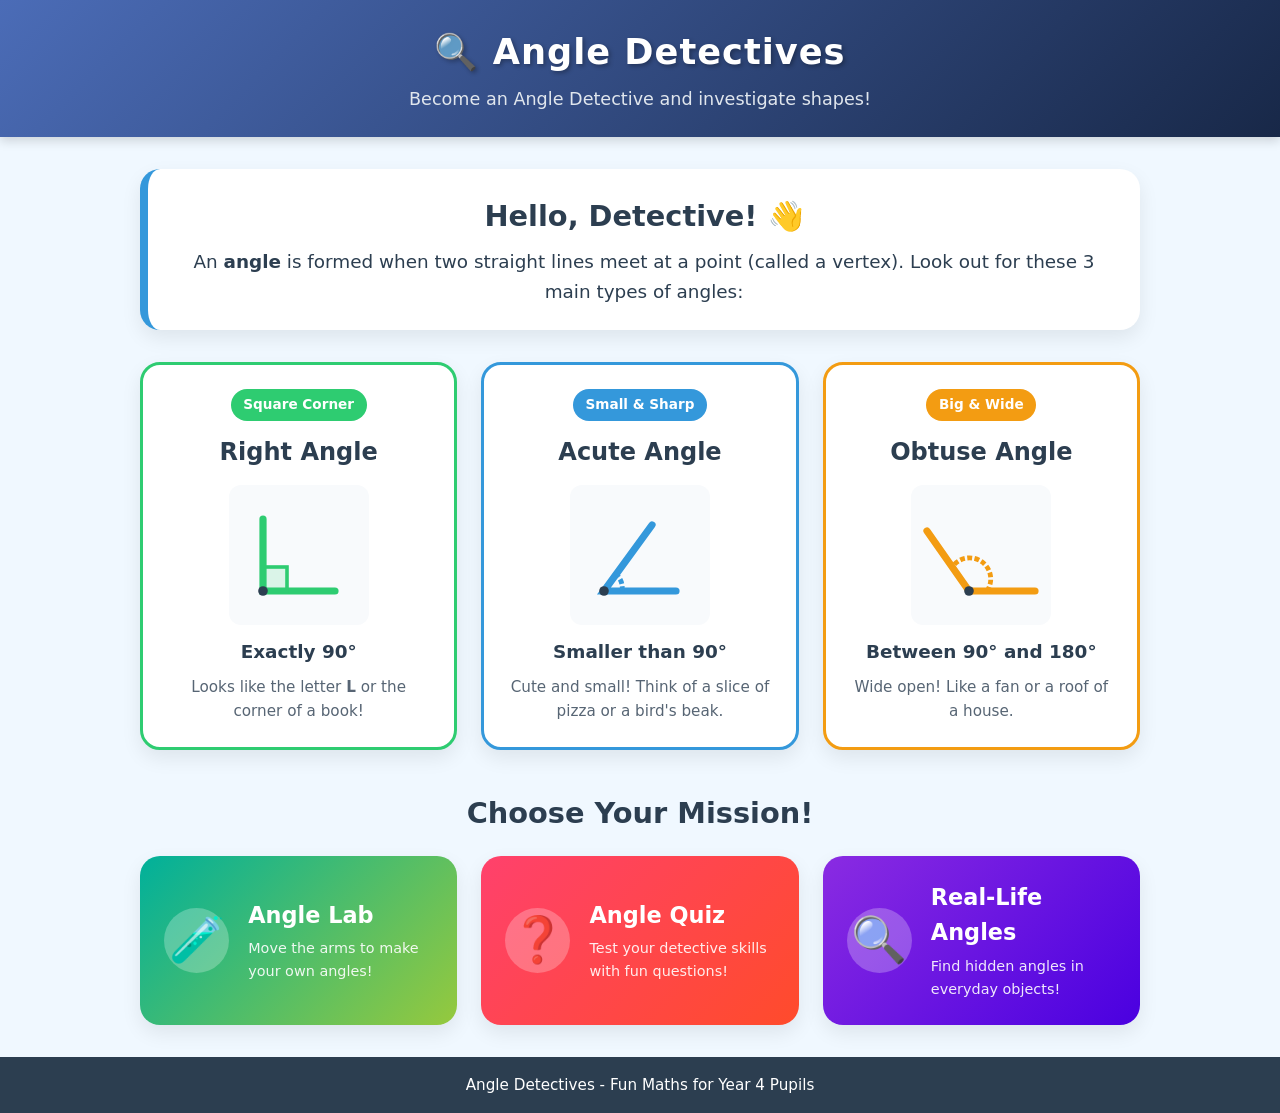
==== index.html @ a48088d5 "Add Angle Detectives static website for Year 4 pupils Co-authored-by: AdamRosdi <337712055+AdamRosdi" ====
<!DOCTYPE html>
<html lang="en">
<head>
  <meta charset="UTF-8">
  <meta name="viewport" content="width=device-width, initial-scale=1.0">
  <title>Angle Detectives</title>
  <link rel="stylesheet" href="style.css">
</head>
<body>

  <!-- Top Header Navigation -->
  <header class="site-header">
    <div class="header-content">
      <h1 class="logo">🔍 Angle Detectives</h1>
      <p class="tagline">Become an Angle Detective and investigate shapes!</p>
    </div>
  </header>

  <!-- Main Container -->
  <main class="container">

    <!-- Welcome Hero Banner -->
    <section class="hero-card">
      <h2>Hello, Detective! 👋</h2>
      <p>An <strong>angle</strong> is formed when two straight lines meet at a point (called a vertex). Look out for these 3 main types of angles:</p>
    </section>

    <!-- Visual Guide Section -->
    <section class="angle-guide">

      <!-- Right Angle Card (Green) -->
      <div class="guide-card right-angle">
        <div class="badge">Square Corner</div>
        <h3>Right Angle</h3>
        <div class="angle-visual-box">
          <svg viewBox="0 0 100 100" class="angle-svg">
            <path d="M 20,20 L 20,80 L 80,80" class="angle-line green-stroke" />
            <rect x="20" y="60" width="20" height="20" class="square-marker green-stroke" />
            <circle cx="20" cy="80" r="4" class="vertex-dot" />
          </svg>
        </div>
        <p class="angle-deg">Exactly <strong>90°</strong></p>
        <p class="description">Looks like the letter <strong>L</strong> or the corner of a book!</p>
      </div>

      <!-- Acute Angle Card (Blue) -->
      <div class="guide-card acute-angle">
        <div class="badge">Small & Sharp</div>
        <h3>Acute Angle</h3>
        <div class="angle-visual-box">
          <svg viewBox="0 0 100 100" class="angle-svg">
            <path d="M 60,25 L 20,80 L 80,80" class="angle-line blue-stroke" />
            <path d="M 35,80 A 15 15 0 0 0 30,66" class="arc-marker blue-stroke" />
            <circle cx="20" cy="80" r="4" class="vertex-dot" />
          </svg>
        </div>
        <p class="angle-deg">Smaller than <strong>90°</strong></p>
        <p class="description">Cute and small! Think of a slice of pizza or a bird's beak.</p>
      </div>

      <!-- Obtuse Angle Card (Orange) -->
      <div class="guide-card obtuse-angle">
        <div class="badge">Big & Wide</div>
        <h3>Obtuse Angle</h3>
        <div class="angle-visual-box">
          <svg viewBox="0 0 100 100" class="angle-svg">
            <path d="M 5,30 L 40,80 L 95,80" class="angle-line orange-stroke" />
            <path d="M 55,80 A 15 15 0 0 0 26,60" class="arc-marker orange-stroke" />
            <circle cx="40" cy="80" r="4" class="vertex-dot" />
          </svg>
        </div>
        <p class="angle-deg">Between <strong>90°</strong> and <strong>180°</strong></p>
        <p class="description">Wide open! Like a fan or a roof of a house.</p>
      </div>

    </section>

    <!-- Main Navigation Action Buttons -->
    <section class="navigation-section">
      <h2 class="section-title">Choose Your Mission!</h2>
      <div class="large-buttons-grid">

        <!-- Button 1: Angle Lab -->
        <a href="lab.html" class="nav-btn btn-lab">
          <div class="btn-icon">🧪</div>
          <div class="btn-text">
            <span class="btn-title">Angle Lab</span>
            <span class="btn-subtitle">Move the arms to make your own angles!</span>
          </div>
        </a>

        <!-- Button 2: Angle Quiz -->
        <a href="quiz.html" class="nav-btn btn-quiz">
          <div class="btn-icon">❓</div>
          <div class="btn-text">
            <span class="btn-title">Angle Quiz</span>
            <span class="btn-subtitle">Test your detective skills with fun questions!</span>
          </div>
        </a>

        <!-- Button 3: Real-Life Angles -->
        <a href="real-life.html" class="nav-btn btn-reallife">
          <div class="btn-icon">🔍</div>
          <div class="btn-text">
            <span class="btn-title">Real-Life Angles</span>
            <span class="btn-subtitle">Find hidden angles in everyday objects!</span>
          </div>
        </a>

      </div>
    </section>

  </main>

  <!-- Footer -->
  <footer class="site-footer">
    <p>Angle Detectives - Fun Maths for Year 4 Pupils</p>
  </footer>

  <script src="script.js"></script>
</body>
</html>
---- style.css ----
/* ==========================================================================
   ANGLE DETECTIVES - MAIN STYLESHEET
   Child-friendly, bright, modern CSS for Year 4 Maths Learners.
   Color palette:
   - Green: Right Angle (#2ecc71 / #27ae60)
   - Blue: Acute Angle (#3498db / #2980b9)
   - Orange: Obtuse Angle (#e67e22 / #d35400)
   ========================================================================== */

/* --------------------------------------------------------------------------
   1. ROOT VARIABLES & GLOBAL RESET
   -------------------------------------------------------------------------- */
:root {
  /* Primary Color Palette */
  --bg-main: #f0f8ff;         /* Soft Alice Blue background */
  --card-bg: #ffffff;         /* Clean white card backgrounds */
  --text-dark: #2c3e50;       /* High-contrast dark blue-grey for readability */
  --text-muted: #576574;      /* Secondary text color */

  /* Specified Angle Theme Colours */
  --right-angle-color: #2ecc71;  /* Bright Green for Right Angles */
  --right-angle-dark: #27ae60;
  --acute-angle-color: #3498db;  /* Bright Blue for Acute Angles */
  --acute-angle-dark: #2980b9;
  --obtuse-angle-color: #f39c12; /* Bright Orange for Obtuse Angles */
  --obtuse-angle-dark: #d35400;

  /* UI Accent Colours */
  --accent-yellow: #f1c40f;
  --accent-purple: #9b59b6;
  --accent-coral: #ff6b6b;

  /* Fonts & Shadows */
  --font-family: 'Comic Sans MS', 'Chalkboard SE', 'Comic Neue', system-ui, -apple-system, sans-serif;
  --box-shadow-soft: 0 8px 20px rgba(0, 0, 0, 0.08);
  --box-shadow-hover: 0 12px 25px rgba(0, 0, 0, 0.15);
  --border-radius-lg: 20px;
  --border-radius-md: 12px;
  --border-radius-sm: 8px;
}

* {
  box-sizing: border-box;
  margin: 0;
  padding: 0;
}

body {
  font-family: var(--font-family);
  background-color: var(--bg-main);
  color: var(--text-dark);
  line-height: 1.6;
  min-height: 100vh;
  display: flex;
  flex-direction: column;
}

/* --------------------------------------------------------------------------
   2. HEADER & FOOTER
   -------------------------------------------------------------------------- */
.site-header {
  background: linear-gradient(135deg, #4b6cb7 0%, #182848 100%);
  color: #ffffff;
  padding: 1.5rem 1rem;
  text-align: center;
  box-shadow: 0 4px 10px rgba(0, 0, 0, 0.15);
  position: relative;
}

.header-content {
  max-width: 900px;
  margin: 0 auto;
}

.logo {
  font-size: 2.2rem;
  font-weight: 800;
  letter-spacing: 1px;
  margin-bottom: 0.3rem;
  text-shadow: 2px 2px 4px rgba(0, 0, 0, 0.3);
}

.tagline {
  font-size: 1.1rem;
  color: #e0e6ed;
}

.back-link {
  display: inline-block;
  background-color: rgba(255, 255, 255, 0.2);
  color: #ffffff;
  padding: 0.5rem 1rem;
  border-radius: var(--border-radius-md);
  text-decoration: none;
  font-weight: bold;
  margin-bottom: 0.8rem;
  transition: all 0.2s ease;
}

.back-link:hover {
  background-color: rgba(255, 255, 255, 0.35);
  transform: translateX(-3px);
}

.site-footer {
  margin-top: auto;
  background-color: #2c3e50;
  color: #ffffff;
  text-align: center;
  padding: 1rem;
  font-size: 0.95rem;
}

/* --------------------------------------------------------------------------
   3. LAYOUT CONTAINER
   -------------------------------------------------------------------------- */
.container {
  max-width: 1000px;
  width: 92%;
  margin: 2rem auto;
  flex: 1;
}

/* --------------------------------------------------------------------------
   4. HOME PAGE STYLES
   -------------------------------------------------------------------------- */
.hero-card {
  background: #ffffff;
  border-radius: var(--border-radius-lg);
  padding: 1.5rem 2rem;
  text-align: center;
  box-shadow: var(--box-shadow-soft);
  margin-bottom: 2rem;
  border-left: 8px solid var(--acute-angle-color);
}

.hero-card h2 {
  font-size: 1.8rem;
  color: var(--text-dark);
  margin-bottom: 0.5rem;
}

.hero-card p {
  font-size: 1.15rem;
}

/* Angle Guide Section Cards */
.angle-guide {
  display: grid;
  grid-template-columns: repeat(auto-fit, minmax(260px, 1fr));
  gap: 1.5rem;
  margin-bottom: 2.5rem;
}

.guide-card {
  background: var(--card-bg);
  border-radius: var(--border-radius-lg);
  padding: 1.5rem;
  text-align: center;
  box-shadow: var(--box-shadow-soft);
  position: relative;
  transition: transform 0.3s ease, box-shadow 0.3s ease;
  border: 3px solid transparent;
}

.guide-card:hover {
  transform: translateY(-5px);
  box-shadow: var(--box-shadow-hover);
}

/* Colour coded borders and themes */
.guide-card.right-angle {
  border-color: var(--right-angle-color);
}
.guide-card.acute-angle {
  border-color: var(--acute-angle-color);
}
.guide-card.obtuse-angle {
  border-color: var(--obtuse-angle-color);
}

.badge {
  display: inline-block;
  padding: 0.3rem 0.8rem;
  border-radius: 20px;
  font-size: 0.85rem;
  font-weight: bold;
  color: #ffffff;
  margin-bottom: 0.8rem;
}

.right-angle .badge { background-color: var(--right-angle-color); }
.acute-angle .badge { background-color: var(--acute-angle-color); }
.obtuse-angle .badge { background-color: var(--obtuse-angle-color); }

.guide-card h3 {
  font-size: 1.5rem;
  margin-bottom: 0.5rem;
}

.angle-visual-box {
  width: 140px;
  height: 140px;
  margin: 0.8rem auto;
  background-color: #f8fafc;
  border-radius: var(--border-radius-md);
  padding: 10px;
  display: flex;
  align-items: center;
  justify-content: center;
}

.angle-visual-box.mini {
  width: 100px;
  height: 100px;
}

.angle-svg {
  width: 100%;
  height: 100%;
}

/* SVG Line & Arc Stroke styles */
.angle-line {
  stroke-width: 6;
  stroke-linecap: round;
  fill: none;
}
.arc-marker {
  stroke-width: 4;
  fill: none;
  stroke-dasharray: 4, 2;
}
.square-marker {
  stroke-width: 3;
  fill: rgba(46, 204, 113, 0.15);
}
.vertex-dot {
  fill: #2c3e50;
}

.green-stroke { stroke: var(--right-angle-color); }
.blue-stroke { stroke: var(--acute-angle-color); }
.orange-stroke { stroke: var(--obtuse-angle-color); }

.angle-deg {
  font-size: 1.15rem;
  font-weight: bold;
  margin: 0.5rem 0;
}

.description {
  font-size: 0.95rem;
  color: var(--text-muted);
}

/* Large Main Action Buttons */
.navigation-section {
  text-align: center;
  margin-top: 1rem;
}

.section-title {
  font-size: 1.8rem;
  margin-bottom: 1.2rem;
  color: var(--text-dark);
}

.large-buttons-grid {
  display: grid;
  grid-template-columns: repeat(auto-fit, minmax(260px, 1fr));
  gap: 1.5rem;
}

.nav-btn {
  display: flex;
  align-items: center;
  padding: 1.5rem;
  border-radius: var(--border-radius-lg);
  text-decoration: none;
  color: #ffffff;
  box-shadow: var(--box-shadow-soft);
  transition: all 0.3s cubic-bezier(0.175, 0.885, 0.32, 1.275);
}

.nav-btn:hover {
  transform: translateY(-6px) scale(1.02);
  box-shadow: var(--box-shadow-hover);
}

.btn-icon {
  font-size: 2.8rem;
  margin-right: 1.2rem;
  background: rgba(255, 255, 255, 0.25);
  width: 65px;
  height: 65px;
  border-radius: 50%;
  display: flex;
  align-items: center;
  justify-content: center;
  flex-shrink: 0;
}

.btn-text {
  text-align: left;
}

.btn-title {
  display: block;
  font-size: 1.4rem;
  font-weight: bold;
  margin-bottom: 0.2rem;
}

.btn-subtitle {
  display: block;
  font-size: 0.9rem;
  opacity: 0.9;
}

.btn-lab { background: linear-gradient(135deg, #00b09b, #96c93d); }
.btn-quiz { background: linear-gradient(135deg, #ff416c, #ff4b2b); }
.btn-reallife { background: linear-gradient(135deg, #8a2be2, #4a00e0); }

/* --------------------------------------------------------------------------
   5. LAB PAGE STYLES
   -------------------------------------------------------------------------- */
.lab-card {
  background: var(--card-bg);
  border-radius: var(--border-radius-lg);
  padding: 2rem;
  box-shadow: var(--box-shadow-soft);
  text-align: center;
}

.lab-header {
  margin-bottom: 1.5rem;
}

.preset-buttons {
  display: flex;
  flex-wrap: wrap;
  justify-content: center;
  gap: 0.6rem;
  margin-bottom: 1.5rem;
}

.preset-btn {
  background-color: #edf2f7;
  border: 2px solid #cbd5e1;
  padding: 0.6rem 1rem;
  border-radius: 20px;
  font-family: inherit;
  font-size: 0.95rem;
  font-weight: bold;
  color: var(--text-dark);
  cursor: pointer;
  transition: all 0.2s ease;
}

.preset-btn:hover {
  background-color: #cbd5e1;
  transform: translateY(-2px);
}

.slider-control-group {
  margin: 1.5rem auto;
  max-width: 500px;
}

.slider-control-group label {
  display: block;
  font-size: 1.3rem;
  font-weight: bold;
  margin-bottom: 0.8rem;
}

.highlight-deg {
  background-color: var(--accent-yellow);
  padding: 0.2rem 0.6rem;
  border-radius: var(--border-radius-sm);
  color: var(--text-dark);
}

.angle-slider {
  width: 100%;
  height: 12px;
  border-radius: 6px;
  background: #cbd5e1;
  outline: none;
  cursor: pointer;
  accent-color: #3b82f6;
}

.lab-visualizer {
  width: 260px;
  height: 260px;
  margin: 1.5rem auto;
  background-color: #f8fafc;
  border: 3px dashed #cbd5e1;
  border-radius: var(--border-radius-lg);
  position: relative;
  display: flex;
  align-items: center;
  justify-content: center;
}

.lab-svg {
  width: 100%;
  height: 100%;
}

.lab-line-base {
  stroke: #64748b;
  stroke-width: 6;
  stroke-linecap: round;
}

.lab-line-arm {
  stroke-width: 6;
  stroke-linecap: round;
  transition: stroke 0.3s ease;
}

.lab-indicator-path {
  fill: none;
  stroke-width: 3;
  stroke-dasharray: 4,2;
}

.type-badge {
  display: inline-block;
  padding: 0.5rem 1.2rem;
  border-radius: 25px;
  font-weight: bold;
  color: #ffffff;
  font-size: 1.1rem;
  margin-top: 0.5rem;
  transition: background-color 0.3s ease;
}

.badge-green { background-color: var(--right-angle-color); }
.badge-blue { background-color: var(--acute-angle-color); }
.badge-orange { background-color: var(--obtuse-angle-color); }

.lab-info-box {
  margin-top: 1.5rem;
  padding: 1.2rem;
  border-radius: var(--border-radius-md);
  background-color: #f1f5f9;
  transition: background-color 0.3s ease;
}

.lab-info-box h3 {
  font-size: 1.4rem;
  margin-bottom: 0.4rem;
}

/* --------------------------------------------------------------------------
   6. QUIZ PAGE STYLES
   -------------------------------------------------------------------------- */
.quiz-card {
  background: var(--card-bg);
  border-radius: var(--border-radius-lg);
  padding: 2rem;
  box-shadow: var(--box-shadow-soft);
}

.quiz-status-bar {
  display: flex;
  justify-content: space-between;
  align-items: center;
  background-color: #f1f5f9;
  padding: 0.8rem 1.2rem;
  border-radius: var(--border-radius-md);
  margin-bottom: 1.5rem;
  font-size: 1.1rem;
}

.score-highlight {
  color: var(--right-angle-dark);
}

.question-title {
  text-align: center;
  font-size: 1.5rem;
  margin-bottom: 1rem;
}

.quiz-visual-box {
  width: 200px;
  height: 200px;
  margin: 1rem auto;
  background-color: #f8fafc;
  border-radius: var(--border-radius-md);
  border: 2px solid #e2e8f0;
  display: flex;
  align-items: center;
  justify-content: center;
}

.question-prompt {
  text-align: center;
  font-size: 1.1rem;
  margin-bottom: 1.2rem;
}

.options-grid {
  display: grid;
  grid-template-columns: repeat(auto-fit, minmax(200px, 1fr));
  gap: 1rem;
  margin-bottom: 1.5rem;
}

.option-btn {
  background-color: #ffffff;
  border: 3px solid #cbd5e1;
  padding: 1rem;
  border-radius: var(--border-radius-md);
  font-family: inherit;
  font-size: 1.2rem;
  font-weight: bold;
  color: var(--text-dark);
  cursor: pointer;
  transition: all 0.2s ease;
}

.option-btn:hover:not(:disabled) {
  border-color: #3b82f6;
  background-color: #eff6ff;
  transform: translateY(-2px);
}

.option-btn.correct {
  background-color: #dcfce7 !important;
  border-color: var(--right-angle-color) !important;
  color: #166534 !important;
}

.option-btn.wrong {
  background-color: #fee2e2 !important;
  border-color: var(--accent-coral) !important;
  color: #991b1b !important;
}

.quiz-feedback {
  text-align: center;
  padding: 1.2rem;
  border-radius: var(--border-radius-md);
  margin-top: 1.5rem;
  animation: fadeIn 0.3s ease-in-out;
}

.feedback-text {
  font-size: 1.2rem;
  font-weight: bold;
  margin-bottom: 1rem;
}

.action-btn {
  display: inline-block;
  padding: 0.8rem 1.8rem;
  border-radius: 25px;
  border: none;
  font-family: inherit;
  font-size: 1.1rem;
  font-weight: bold;
  color: #ffffff;
  cursor: pointer;
  text-decoration: none;
  transition: all 0.2s ease;
}

.next-btn {
  background-color: #3b82f6;
}

.next-btn:hover {
  background-color: #2563eb;
  transform: scale(1.05);
}

/* Quiz Completion Screen */
.quiz-complete {
  text-align: center;
  padding: 2rem 1rem;
}

.trophy-icon {
  font-size: 4rem;
  margin-bottom: 0.5rem;
}

.final-score-text {
  font-size: 1.5rem;
  margin: 1rem 0;
}

.badge-result {
  display: inline-block;
  background-color: var(--accent-yellow);
  color: var(--text-dark);
  padding: 0.6rem 1.5rem;
  border-radius: 20px;
  font-size: 1.2rem;
  font-weight: bold;
  margin-bottom: 2rem;
}

.quiz-actions {
  display: flex;
  justify-content: center;
  gap: 1rem;
  flex-wrap: wrap;
}

.btn-restart { background-color: #3b82f6; }
.btn-home { background-color: #64748b; }

.hidden {
  display: none !important;
}

/* --------------------------------------------------------------------------
   7. REAL-LIFE PAGE STYLES
   -------------------------------------------------------------------------- */
.reallife-hero {
  text-align: center;
  margin-bottom: 2rem;
}

.reallife-grid {
  display: grid;
  grid-template-columns: repeat(auto-fit, minmax(280px, 1fr));
  gap: 1.5rem;
}

.reallife-card {
  background: var(--card-bg);
  border-radius: var(--border-radius-lg);
  padding: 1.5rem;
  text-align: center;
  box-shadow: var(--box-shadow-soft);
  transition: transform 0.3s ease;
  border-top: 6px solid #cbd5e1;
}

.reallife-card:hover {
  transform: translateY(-5px);
}

.reallife-card.right-border { border-top-color: var(--right-angle-color); }
.reallife-card.acute-border { border-top-color: var(--acute-angle-color); }
.reallife-card.obtuse-border { border-top-color: var(--obtuse-angle-color); }

.reallife-icon {
  font-size: 3.2rem;
  margin-bottom: 0.5rem;
}

.reallife-card h3 {
  font-size: 1.4rem;
  margin-bottom: 0.3rem;
}

.reallife-desc {
  font-size: 0.95rem;
  color: var(--text-muted);
  margin-bottom: 0.8rem;
  min-height: 40px;
}

/* --------------------------------------------------------------------------
   8. ANIMATIONS & RESPONSIVE DESIGN (PHONE & TABLET)
   -------------------------------------------------------------------------- */
@keyframes fadeIn {
  from { opacity: 0; transform: translateY(10px); }
  to { opacity: 1; transform: translateY(0); }
}

@media (max-width: 600px) {
  .logo { font-size: 1.8rem; }
  .tagline { font-size: 0.95rem; }
  .container { width: 95%; margin: 1rem auto; }
  .hero-card { padding: 1.2rem; }
  .hero-card h2 { font-size: 1.4rem; }
  .hero-card p { font-size: 1rem; }
  .btn-icon { width: 50px; height: 50px; font-size: 2rem; }
  .btn-title { font-size: 1.2rem; }
  .btn-subtitle { font-size: 0.85rem; }
  .nav-btn { padding: 1rem; }
  .options-grid { grid-template-columns: 1fr; }
}
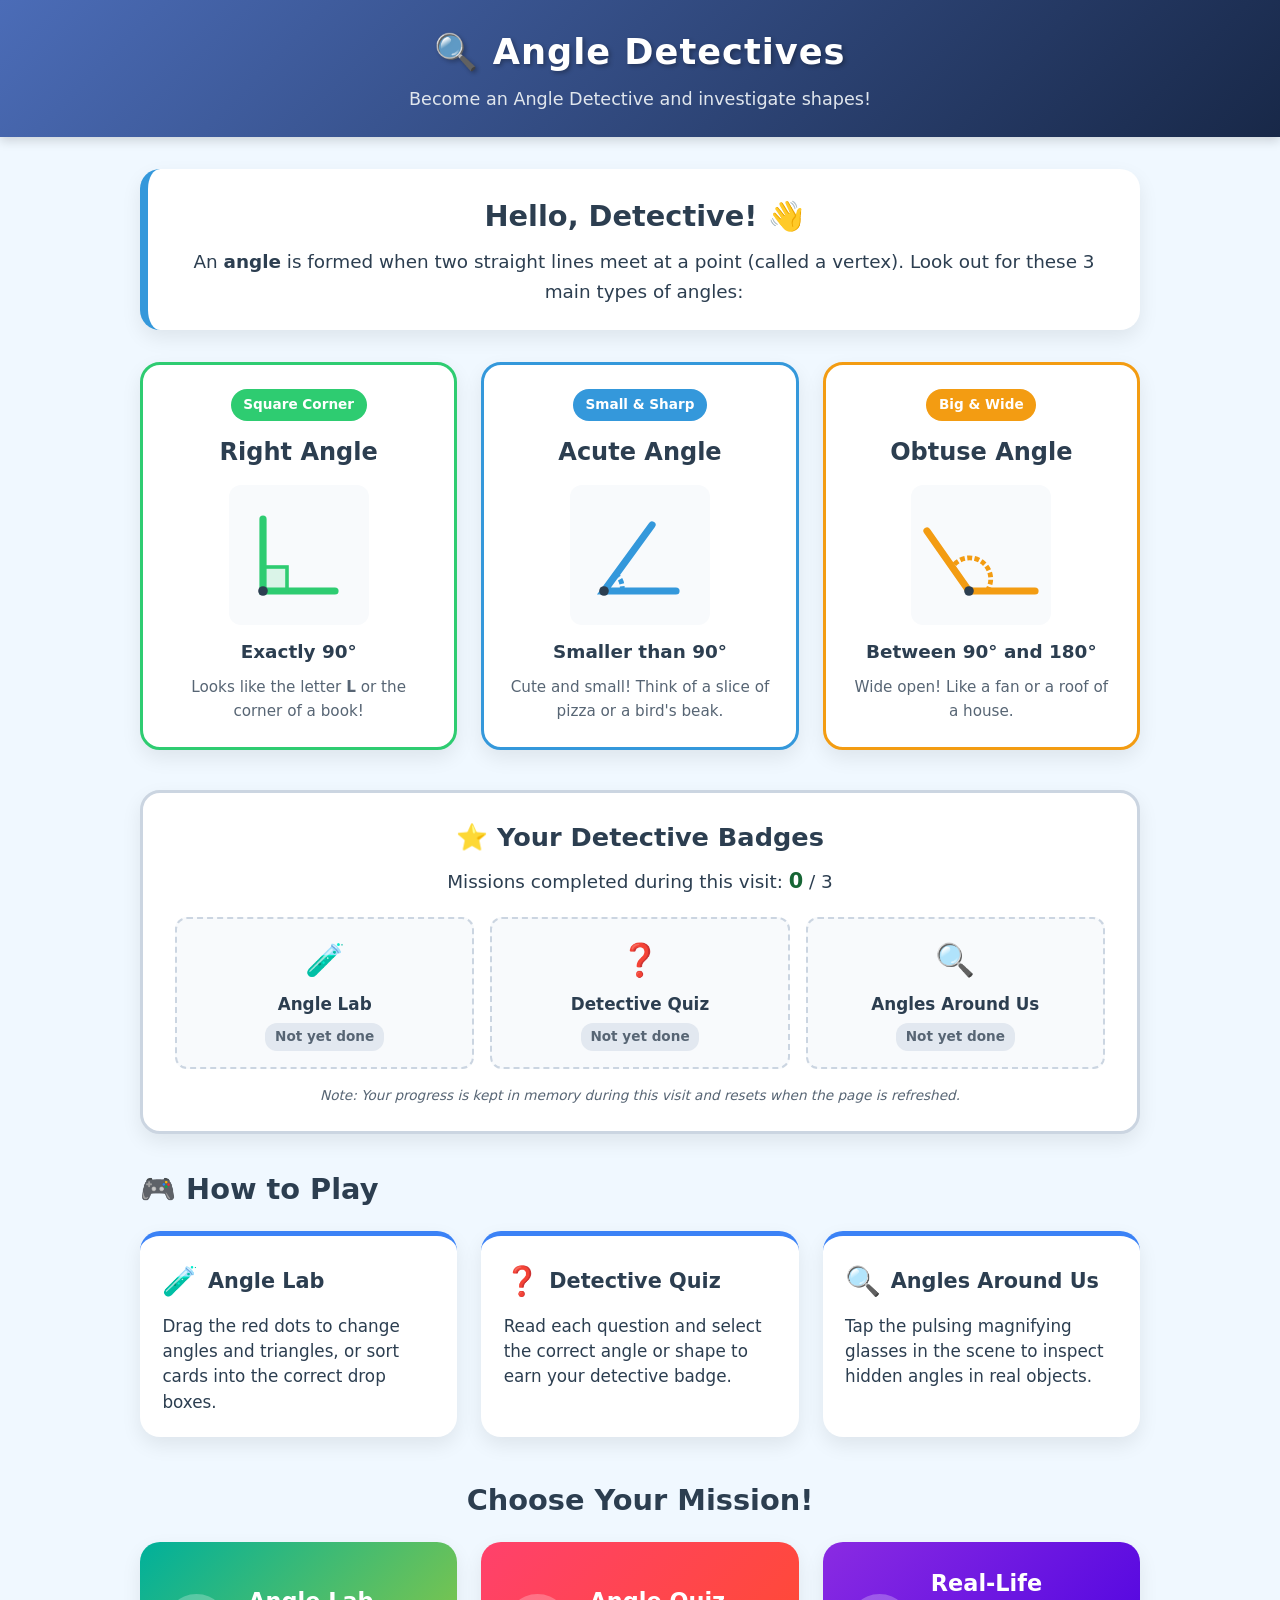
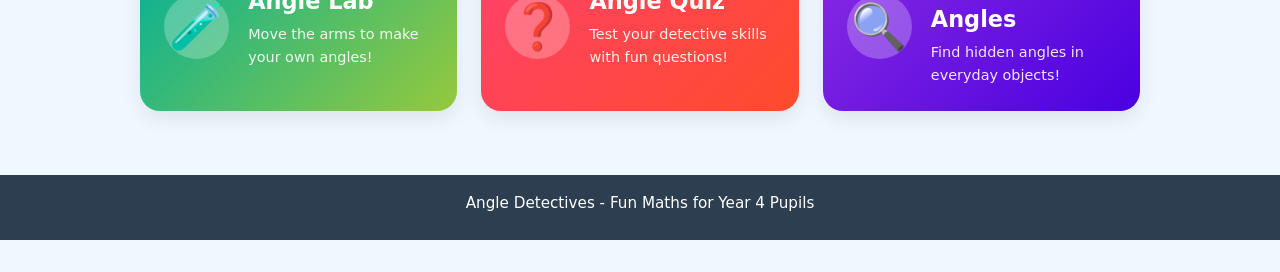
==== commit ba92375d: "Final polish: Add How to Play, completion badges, accessibility & README - Added Year 4 friendly How" ====
--- a/index.html
+++ b/index.html
@@ -33,7 +33,7 @@
         <div class="badge">Square Corner</div>
         <h3>Right Angle</h3>
         <div class="angle-visual-box">
-          <svg viewBox="0 0 100 100" class="angle-svg">
+          <svg viewBox="0 0 100 100" class="angle-svg" role="img" aria-label="Right angle diagram showing a square corner in green">
             <path d="M 20,20 L 20,80 L 80,80" class="angle-line green-stroke" />
             <rect x="20" y="60" width="20" height="20" class="square-marker green-stroke" />
             <circle cx="20" cy="80" r="4" class="vertex-dot" />
@@ -48,7 +48,7 @@
         <div class="badge">Small & Sharp</div>
         <h3>Acute Angle</h3>
         <div class="angle-visual-box">
-          <svg viewBox="0 0 100 100" class="angle-svg">
+          <svg viewBox="0 0 100 100" class="angle-svg" role="img" aria-label="Acute angle diagram showing a small sharp angle in blue">
             <path d="M 60,25 L 20,80 L 80,80" class="angle-line blue-stroke" />
             <path d="M 35,80 A 15 15 0 0 0 30,66" class="arc-marker blue-stroke" />
             <circle cx="20" cy="80" r="4" class="vertex-dot" />
@@ -63,7 +63,7 @@
         <div class="badge">Big & Wide</div>
         <h3>Obtuse Angle</h3>
         <div class="angle-visual-box">
-          <svg viewBox="0 0 100 100" class="angle-svg">
+          <svg viewBox="0 0 100 100" class="angle-svg" role="img" aria-label="Obtuse angle diagram showing a wide angle in orange">
             <path d="M 5,30 L 40,80 L 95,80" class="angle-line orange-stroke" />
             <path d="M 55,80 A 15 15 0 0 0 26,60" class="arc-marker orange-stroke" />
             <circle cx="40" cy="80" r="4" class="vertex-dot" />
@@ -75,14 +75,68 @@
 
     </section>
 
+    <!-- Mission Progress & Badges Section -->
+    <section class="progress-section" aria-label="Mission Progress Tracker">
+      <div class="progress-card">
+        <h2>⭐ Your Detective Badges</h2>
+        <p class="progress-summary">Missions completed during this visit: <strong id="completed-count">0</strong> / 3</p>
+        <div class="badge-display-grid" id="badge-display-grid" aria-label="Completed game badges display">
+          <div class="badge-item" id="badge-lab" title="Angle Lab">
+            <span class="badge-icon">🧪</span>
+            <span class="badge-name">Angle Lab</span>
+            <span class="badge-status" id="status-lab">Not yet done</span>
+          </div>
+          <div class="badge-item" id="badge-quiz" title="Detective Quiz">
+            <span class="badge-icon">❓</span>
+            <span class="badge-name">Detective Quiz</span>
+            <span class="badge-status" id="status-quiz">Not yet done</span>
+          </div>
+          <div class="badge-item" id="badge-reallife" title="Angles Around Us">
+            <span class="badge-icon">🔍</span>
+            <span class="badge-name">Angles Around Us</span>
+            <span class="badge-status" id="status-reallife">Not yet done</span>
+          </div>
+        </div>
+        <p class="reset-note"><em>Note: Your progress is kept in memory during this visit and resets when the page is refreshed.</em></p>
+      </div>
+    </section>
+
+    <!-- How to Play Section -->
+    <section class="how-to-play-section" aria-label="How to Play Instructions">
+      <h2 class="section-title">🎮 How to Play</h2>
+      <div class="how-to-play-grid">
+        <div class="how-card">
+          <div class="how-header">
+            <span class="how-icon">🧪</span>
+            <h3>Angle Lab</h3>
+          </div>
+          <p>Drag the red dots to change angles and triangles, or sort cards into the correct drop boxes.</p>
+        </div>
+        <div class="how-card">
+          <div class="how-header">
+            <span class="how-icon">❓</span>
+            <h3>Detective Quiz</h3>
+          </div>
+          <p>Read each question and select the correct angle or shape to earn your detective badge.</p>
+        </div>
+        <div class="how-card">
+          <div class="how-header">
+            <span class="how-icon">🔍</span>
+            <h3>Angles Around Us</h3>
+          </div>
+          <p>Tap the pulsing magnifying glasses in the scene to inspect hidden angles in real objects.</p>
+        </div>
+      </div>
+    </section>
+
     <!-- Main Navigation Action Buttons -->
     <section class="navigation-section">
       <h2 class="section-title">Choose Your Mission!</h2>
       <div class="large-buttons-grid">
 
         <!-- Button 1: Angle Lab -->
-        <a href="lab.html" class="nav-btn btn-lab">
-          <div class="btn-icon">🧪</div>
+        <a href="lab.html" class="nav-btn btn-lab" aria-label="Play Angle Lab: Move arms to make angles and sort shapes">
+          <div class="btn-icon" aria-hidden="true">🧪</div>
           <div class="btn-text">
             <span class="btn-title">Angle Lab</span>
             <span class="btn-subtitle">Move the arms to make your own angles!</span>
@@ -90,8 +144,8 @@
         </a>
 
         <!-- Button 2: Angle Quiz -->
-        <a href="quiz.html" class="nav-btn btn-quiz">
-          <div class="btn-icon">❓</div>
+        <a href="quiz.html" class="nav-btn btn-quiz" aria-label="Play Detective Quiz: Test your detective skills with fun questions">
+          <div class="btn-icon" aria-hidden="true">❓</div>
           <div class="btn-text">
             <span class="btn-title">Angle Quiz</span>
             <span class="btn-subtitle">Test your detective skills with fun questions!</span>
@@ -99,8 +153,8 @@
         </a>
 
         <!-- Button 3: Real-Life Angles -->
-        <a href="real-life.html" class="nav-btn btn-reallife">
-          <div class="btn-icon">🔍</div>
+        <a href="real-life.html" class="nav-btn btn-reallife" aria-label="Play Angles Around Us: Find hidden angles in everyday objects">
+          <div class="btn-icon" aria-hidden="true">🔍</div>
           <div class="btn-text">
             <span class="btn-title">Real-Life Angles</span>
             <span class="btn-subtitle">Find hidden angles in everyday objects!</span>
--- a/style.css
+++ b/style.css
@@ -51,8 +51,14 @@
   color: var(--text-dark);
   line-height: 1.6;
   min-height: 100vh;
+  min-height: 100dvh;
   display: flex;
   flex-direction: column;
+  padding-bottom: calc(2rem + env(safe-area-inset-bottom, 0px));
+}
+
+body.modal-open {
+  overflow: hidden;
 }
 
 /* --------------------------------------------------------------------------
@@ -89,12 +95,16 @@
   display: inline-block;
   background-color: rgba(255, 255, 255, 0.2);
   color: #ffffff;
-  padding: 0.5rem 1rem;
+  padding: 0.6rem 1.2rem;
   border-radius: var(--border-radius-md);
   text-decoration: none;
   font-weight: bold;
+  font-size: 1.05rem;
   margin-bottom: 0.8rem;
   transition: all 0.2s ease;
+  min-height: 44px; /* Touch friendly */
+  display: inline-flex;
+  align-items: center;
 }
 
 .back-link:hover {
@@ -107,7 +117,7 @@
   background-color: #2c3e50;
   color: #ffffff;
   text-align: center;
-  padding: 1rem;
+  padding: 1rem 1rem calc(1.5rem + env(safe-area-inset-bottom, 0px));
   font-size: 0.95rem;
 }
 
@@ -119,6 +129,7 @@
   width: 92%;
   margin: 2rem auto;
   flex: 1;
+  padding-bottom: calc(2rem + env(safe-area-inset-bottom, 0px));
 }
 
 /* --------------------------------------------------------------------------
@@ -254,6 +265,134 @@
   color: var(--text-muted);
 }
 
+/* Mission Progress & Badge Section */
+.progress-section {
+  margin-bottom: 2rem;
+}
+
+.progress-card {
+  background: var(--card-bg);
+  border-radius: var(--border-radius-lg);
+  padding: 1.5rem 2rem;
+  text-align: center;
+  box-shadow: var(--box-shadow-soft);
+  border: 3px solid #cbd5e1;
+}
+
+.progress-card h2 {
+  font-size: 1.6rem;
+  color: var(--text-dark);
+  margin-bottom: 0.4rem;
+}
+
+.progress-summary {
+  font-size: 1.15rem;
+  color: var(--text-dark);
+  margin-bottom: 1.2rem;
+}
+
+.progress-summary strong {
+  color: #166534;
+  font-size: 1.3rem;
+}
+
+.badge-display-grid {
+  display: grid;
+  grid-template-columns: repeat(auto-fit, minmax(200px, 1fr));
+  gap: 1rem;
+  margin-bottom: 1rem;
+}
+
+.badge-item {
+  background-color: #f8fafc;
+  border: 2px dashed #cbd5e1;
+  border-radius: var(--border-radius-md);
+  padding: 1rem;
+  display: flex;
+  flex-direction: column;
+  align-items: center;
+  gap: 0.3rem;
+  transition: all 0.3s ease;
+}
+
+.badge-item.completed {
+  background-color: #f0fdf4;
+  border: 2px solid var(--right-angle-color);
+  box-shadow: 0 4px 12px rgba(46, 204, 113, 0.2);
+}
+
+.badge-icon {
+  font-size: 2rem;
+}
+
+.badge-name {
+  font-weight: bold;
+  font-size: 1.05rem;
+  color: var(--text-dark);
+}
+
+.badge-status {
+  font-size: 0.85rem;
+  font-weight: bold;
+  color: var(--text-muted);
+  background-color: #e2e8f0;
+  padding: 0.2rem 0.6rem;
+  border-radius: 12px;
+}
+
+.badge-item.completed .badge-status {
+  color: #166534;
+  background-color: #dcfce7;
+}
+
+.reset-note {
+  font-size: 0.85rem;
+  color: var(--text-muted);
+  margin-top: 0.5rem;
+}
+
+/* How to Play Section */
+.how-to-play-section {
+  margin-bottom: 2.5rem;
+}
+
+.how-to-play-grid {
+  display: grid;
+  grid-template-columns: repeat(auto-fit, minmax(260px, 1fr));
+  gap: 1.5rem;
+}
+
+.how-card {
+  background: var(--card-bg);
+  border-radius: var(--border-radius-lg);
+  padding: 1.4rem;
+  box-shadow: var(--box-shadow-soft);
+  border-top: 5px solid #3b82f6;
+  text-align: left;
+}
+
+.how-header {
+  display: flex;
+  align-items: center;
+  gap: 0.6rem;
+  margin-bottom: 0.6rem;
+}
+
+.how-icon {
+  font-size: 1.8rem;
+}
+
+.how-card h3 {
+  font-size: 1.3rem;
+  color: var(--text-dark);
+}
+
+.how-card p {
+  font-size: 1.05rem;
+  color: var(--text-dark);
+  line-height: 1.5;
+}
+
 /* Large Main Action Buttons */
 .navigation-section {
   text-align: center;
@@ -392,15 +531,24 @@
   accent-color: #3b82f6;
 }
 
+.instruction-text {
+  font-size: 1.25rem;
+  font-weight: bold;
+  color: var(--acute-angle-dark);
+  margin-top: 0.5rem;
+}
+
 .lab-visualizer {
-  width: 260px;
-  height: 260px;
+  width: 320px;
+  height: 320px;
+  max-width: 100%;
   margin: 1.5rem auto;
   background-color: #f8fafc;
   border: 3px dashed #cbd5e1;
   border-radius: var(--border-radius-lg);
   position: relative;
   display: flex;
+  flex-direction: column;
   align-items: center;
   justify-content: center;
 }
@@ -408,6 +556,7 @@
 .lab-svg {
   width: 100%;
   height: 100%;
+  user-select: none;
 }
 
 .lab-line-base {
@@ -426,6 +575,29 @@
   fill: none;
   stroke-width: 3;
   stroke-dasharray: 4,2;
+}
+
+.square-marker-lab {
+  stroke-dasharray: none;
+  fill: rgba(46, 204, 113, 0.18);
+  stroke-width: 3;
+}
+
+.drag-handle {
+  fill: #e74c3c;
+  stroke: #ffffff;
+  stroke-width: 4;
+  cursor: grab;
+  transition: transform 0.1s ease, fill 0.2s ease;
+  filter: drop-shadow(0px 3px 6px rgba(0, 0, 0, 0.25));
+  touch-action: none;
+}
+
+.drag-handle:hover,
+.drag-handle:active {
+  cursor: grabbing;
+  fill: #c0392b;
+  r: 18;
 }
 
 .type-badge {
@@ -449,6 +621,10 @@
   border-radius: var(--border-radius-md);
   background-color: #f1f5f9;
   transition: background-color 0.3s ease;
+  max-height: 85vh;
+  max-height: 85dvh;
+  overflow-y: auto;
+  -webkit-overflow-scrolling: touch;
 }
 
 .lab-info-box h3 {
@@ -457,7 +633,295 @@
 }
 
 /* --------------------------------------------------------------------------
-   6. QUIZ PAGE STYLES
+   5b. SORT THE ANGLES SECTION STYLES
+   -------------------------------------------------------------------------- */
+.sort-section {
+  margin-top: 2rem;
+}
+
+.sort-status-bar {
+  display: flex;
+  flex-direction: column;
+  align-items: center;
+  gap: 0.8rem;
+  margin-bottom: 1.5rem;
+}
+
+.sort-score-box {
+  font-size: 1.3rem;
+  font-weight: bold;
+  background-color: #f1f5f9;
+  padding: 0.6rem 1.4rem;
+  border-radius: 20px;
+}
+
+.sort-message {
+  padding: 0.8rem 1.4rem;
+  border-radius: var(--border-radius-md);
+  font-size: 1.15rem;
+  font-weight: bold;
+  text-align: center;
+  animation: fadeIn 0.3s ease-in-out;
+  max-height: 85vh;
+  max-height: 85dvh;
+  overflow-y: auto;
+  -webkit-overflow-scrolling: touch;
+}
+
+.sort-message.error {
+  background-color: #fff3cd;
+  color: #856404;
+  border: 2px solid #ffebaa;
+}
+
+.sort-message.success {
+  background-color: #d4edda;
+  color: #155724;
+  border: 2px solid #c3e6cb;
+}
+
+.sort-completion {
+  background: linear-gradient(135deg, #e0f2fe 0%, #dcfce7 100%);
+  border: 3px solid var(--right-angle-color);
+  border-radius: var(--border-radius-lg);
+  padding: 1.5rem;
+  margin-bottom: 1.5rem;
+  text-align: center;
+  animation: fadeIn 0.4s ease-in-out;
+  max-height: 85vh;
+  max-height: 85dvh;
+  overflow-y: auto;
+  -webkit-overflow-scrolling: touch;
+}
+
+.sort-completion h3 {
+  font-size: 2rem;
+  color: #166534;
+  margin: 0.3rem 0;
+}
+
+.sort-completion p {
+  font-size: 1.2rem;
+  color: #15803d;
+  margin-bottom: 1rem;
+}
+
+/* Drop Boxes Container */
+.drop-boxes-container {
+  display: grid;
+  grid-template-columns: repeat(3, 1fr);
+  gap: 1.2rem;
+  margin-bottom: 2rem;
+}
+
+.drop-box {
+  background-color: #f8fafc;
+  border: 3px dashed #cbd5e1;
+  border-radius: var(--border-radius-lg);
+  padding: 1rem 0.6rem;
+  min-height: 220px;
+  display: flex;
+  flex-direction: column;
+  align-items: center;
+  transition: all 0.25s ease;
+}
+
+.drop-box.right-box {
+  border-color: var(--right-angle-color);
+  background-color: rgba(46, 204, 113, 0.05);
+}
+
+.drop-box.acute-box {
+  border-color: var(--acute-angle-color);
+  background-color: rgba(52, 152, 219, 0.05);
+}
+
+.drop-box.obtuse-box {
+  border-color: var(--obtuse-angle-color);
+  background-color: rgba(243, 156, 18, 0.05);
+}
+
+.drop-box.drag-over {
+  transform: scale(1.03);
+  box-shadow: 0 0 15px rgba(0, 0, 0, 0.15);
+}
+
+.drop-box.right-box.drag-over {
+  background-color: rgba(46, 204, 113, 0.2);
+}
+
+.drop-box.acute-box.drag-over {
+  background-color: rgba(52, 152, 219, 0.2);
+}
+
+.drop-box.obtuse-box.drag-over {
+  background-color: rgba(243, 156, 18, 0.2);
+}
+
+.drop-box-header {
+  margin-bottom: 0.8rem;
+}
+
+.box-badge {
+  display: inline-block;
+  padding: 0.4rem 1rem;
+  border-radius: 20px;
+  font-weight: bold;
+  color: #ffffff;
+  font-size: 1.05rem;
+}
+
+.drop-box-content {
+  width: 100%;
+  display: flex;
+  flex-wrap: wrap;
+  gap: 0.6rem;
+  justify-content: center;
+  align-items: flex-start;
+  flex-grow: 1;
+}
+
+/* Draggable Cards Pool & Cards */
+.sort-cards-container {
+  display: flex;
+  flex-wrap: wrap;
+  justify-content: center;
+  gap: 1.2rem;
+  min-height: 160px;
+  padding: 1.2rem;
+  background-color: #f1f5f9;
+  border-radius: var(--border-radius-lg);
+  border: 2px solid #e2e8f0;
+}
+
+.angle-card {
+  width: 130px;
+  height: 130px;
+  background-color: #ffffff;
+  border: 3px solid #cbd5e1;
+  border-radius: var(--border-radius-md);
+  box-shadow: 0 4px 10px rgba(0, 0, 0, 0.08);
+  cursor: grab;
+  touch-action: none; /* Crucial for touch dragging via Pointer Events */
+  user-select: none;
+  -webkit-user-select: none;
+  display: flex;
+  align-items: center;
+  justify-content: center;
+  padding: 8px;
+  position: relative;
+  transition: transform 0.2s ease, box-shadow 0.2s ease, border-color 0.2s ease;
+  z-index: 10;
+}
+
+.angle-card:hover:not(.dragging):not(.placed) {
+  transform: translateY(-4px);
+  border-color: #3b82f6;
+  box-shadow: 0 8px 18px rgba(0, 0, 0, 0.12);
+}
+
+.angle-card.dragging {
+  cursor: grabbing;
+  z-index: 1000 !important;
+  box-shadow: 0 15px 30px rgba(0, 0, 0, 0.25);
+  transform: scale(1.08);
+  opacity: 0.95;
+  transition: none !important; /* Instant response during drag */
+}
+
+.angle-card.bouncing {
+  transition: transform 0.4s cubic-bezier(0.175, 0.885, 0.32, 1.275), opacity 0.4s ease;
+}
+
+.angle-card.placed {
+  width: 90px;
+  height: 90px;
+  cursor: default;
+  box-shadow: none;
+  border-width: 2px;
+  margin: 2px;
+}
+
+.angle-card.placed.placed-right {
+  border-color: var(--right-angle-color);
+  background-color: #f0fdf4;
+}
+
+.angle-card.placed.placed-acute {
+  border-color: var(--acute-angle-color);
+  background-color: #f0f9ff;
+}
+
+.angle-card.placed.placed-obtuse {
+  border-color: var(--obtuse-angle-color);
+  background-color: #fffbebfb;
+}
+
+.angle-card svg {
+  width: 100%;
+  height: 100%;
+  pointer-events: none;
+}
+
+/* --------------------------------------------------------------------------
+   5c. TRIANGLE BUILDER SECTION STYLES
+   -------------------------------------------------------------------------- */
+.triangle-section {
+  margin-top: 2rem;
+}
+
+.triangle-visualizer-box {
+  width: 380px;
+  height: 380px;
+  max-width: 100%;
+}
+
+.triangle-polygon {
+  fill: rgba(52, 152, 219, 0.12);
+  stroke: #2c3e50;
+  stroke-width: 4;
+  stroke-linejoin: round;
+}
+
+.triangle-angle-arc {
+  fill: none;
+  stroke-width: 4;
+  stroke-linecap: round;
+  transition: stroke 0.2s ease;
+}
+
+.triangle-labels {
+  display: flex;
+  flex-direction: column;
+  gap: 0.5rem;
+  align-items: center;
+  margin-top: 1rem;
+}
+
+/* Mobile responsive styling for Sort section */
+@media (max-width: 768px) {
+  .drop-boxes-container {
+    grid-template-columns: 1fr;
+    gap: 1rem;
+  }
+
+  .drop-box {
+    min-height: 140px;
+  }
+
+  .angle-card {
+    width: 110px;
+    height: 110px;
+  }
+
+  .angle-card.placed {
+    width: 80px;
+    height: 80px;
+  }
+}
+
+/* --------------------------------------------------------------------------
+   6. QUIZ PAGE STYLES (Large, Touch-friendly & Responsive)
    -------------------------------------------------------------------------- */
 .quiz-card {
   background: var(--card-bg);
@@ -473,22 +937,40 @@
   background-color: #f1f5f9;
   padding: 0.8rem 1.2rem;
   border-radius: var(--border-radius-md);
+  margin-bottom: 0.8rem;
+  font-size: 1.2rem;
+  font-weight: bold;
+}
+
+.progress-bar-container {
+  width: 100%;
+  height: 12px;
+  background-color: #e2e8f0;
+  border-radius: 6px;
+  overflow: hidden;
   margin-bottom: 1.5rem;
-  font-size: 1.1rem;
+}
+
+.progress-bar-fill {
+  height: 100%;
+  background: linear-gradient(90deg, var(--acute-angle-color), var(--right-angle-color));
+  transition: width 0.3s ease;
 }
 
 .score-highlight {
   color: var(--right-angle-dark);
+  font-size: 1.3rem;
 }
 
 .question-title {
   text-align: center;
-  font-size: 1.5rem;
+  font-size: 1.6rem;
   margin-bottom: 1rem;
+  color: var(--text-dark);
 }
 
 .quiz-visual-box {
-  width: 200px;
+  width: 240px;
   height: 200px;
   margin: 1rem auto;
   background-color: #f8fafc;
@@ -497,38 +979,50 @@
   display: flex;
   align-items: center;
   justify-content: center;
+  padding: 10px;
 }
 
 .question-prompt {
   text-align: center;
-  font-size: 1.1rem;
+  font-size: 1.2rem;
   margin-bottom: 1.2rem;
+  color: var(--text-muted);
 }
 
 .options-grid {
   display: grid;
-  grid-template-columns: repeat(auto-fit, minmax(200px, 1fr));
-  gap: 1rem;
+  grid-template-columns: repeat(auto-fit, minmax(220px, 1fr));
+  gap: 1.2rem;
   margin-bottom: 1.5rem;
 }
 
 .option-btn {
   background-color: #ffffff;
   border: 3px solid #cbd5e1;
-  padding: 1rem;
+  padding: 1.2rem 1rem;
   border-radius: var(--border-radius-md);
   font-family: inherit;
-  font-size: 1.2rem;
+  font-size: 1.25rem;
   font-weight: bold;
   color: var(--text-dark);
   cursor: pointer;
   transition: all 0.2s ease;
+  min-height: 60px; /* Highly touch-friendly */
+  display: flex;
+  align-items: center;
+  justify-content: center;
+  text-align: center;
 }
 
 .option-btn:hover:not(:disabled) {
   border-color: #3b82f6;
   background-color: #eff6ff;
   transform: translateY(-2px);
+  box-shadow: 0 4px 12px rgba(59, 130, 246, 0.15);
+}
+
+.option-btn:active:not(:disabled) {
+  transform: translateY(0);
 }
 
 .option-btn.correct {
@@ -545,30 +1039,79 @@
 
 .quiz-feedback {
   text-align: center;
-  padding: 1.2rem;
+  padding: 1.2rem 1.2rem 0;
   border-radius: var(--border-radius-md);
   margin-top: 1.5rem;
   animation: fadeIn 0.3s ease-in-out;
+  max-height: 85vh;
+  max-height: 85dvh;
+  overflow-y: auto;
+  -webkit-overflow-scrolling: touch;
+  display: flex;
+  flex-direction: column;
+  position: relative;
+}
+
+.modal-feedback {
+  background-color: #f1f5f9;
+  border-radius: var(--border-radius-md);
+  padding: 1.2rem 1.2rem 0;
+  margin-top: 1rem;
+  animation: fadeIn 0.3s ease-in-out;
+  max-height: 85vh;
+  max-height: 85dvh;
+  overflow-y: auto;
+  -webkit-overflow-scrolling: touch;
+  display: flex;
+  flex-direction: column;
+  position: relative;
 }
 
 .feedback-text {
-  font-size: 1.2rem;
+  font-size: 1.25rem;
   font-weight: bold;
   margin-bottom: 1rem;
 }
 
+.feedback-footer {
+  position: sticky;
+  bottom: 0;
+  background: inherit;
+  background-color: inherit;
+  padding: 0.8rem 0;
+  margin-top: auto;
+  z-index: 10;
+  width: 100%;
+  display: flex;
+  justify-content: center;
+  border-bottom-left-radius: inherit;
+  border-bottom-right-radius: inherit;
+}
+
+#quiz-feedback .feedback-footer {
+  background-color: inherit;
+}
+
+#modal-feedback .feedback-footer {
+  background-color: #f1f5f9;
+}
+
 .action-btn {
-  display: inline-block;
-  padding: 0.8rem 1.8rem;
+  display: inline-flex;
+  align-items: center;
+  justify-content: center;
+  padding: 0.9rem 2rem;
   border-radius: 25px;
   border: none;
   font-family: inherit;
-  font-size: 1.1rem;
+  font-size: 1.2rem;
   font-weight: bold;
   color: #ffffff;
   cursor: pointer;
   text-decoration: none;
   transition: all 0.2s ease;
+  min-height: 50px; /* Touch friendly */
+  box-shadow: 0 4px 10px rgba(0, 0, 0, 0.1);
 }
 
 .next-btn {
@@ -577,7 +1120,7 @@
 
 .next-btn:hover {
   background-color: #2563eb;
-  transform: scale(1.05);
+  transform: scale(1.04);
 }
 
 /* Quiz Completion Screen */
@@ -587,91 +1130,464 @@
 }
 
 .trophy-icon {
-  font-size: 4rem;
+  font-size: 4.5rem;
   margin-bottom: 0.5rem;
 }
 
+.star-rating {
+  font-size: 2.8rem;
+  margin: 0.8rem 0;
+  letter-spacing: 4px;
+}
+
 .final-score-text {
-  font-size: 1.5rem;
+  font-size: 1.6rem;
   margin: 1rem 0;
+  font-weight: bold;
 }
 
 .badge-result {
   display: inline-block;
   background-color: var(--accent-yellow);
   color: var(--text-dark);
-  padding: 0.6rem 1.5rem;
-  border-radius: 20px;
-  font-size: 1.2rem;
+  padding: 0.8rem 1.8rem;
+  border-radius: 25px;
+  font-size: 1.3rem;
   font-weight: bold;
   margin-bottom: 2rem;
+  box-shadow: var(--box-shadow-soft);
 }
 
 .quiz-actions {
   display: flex;
   justify-content: center;
-  gap: 1rem;
+  gap: 1.2rem;
   flex-wrap: wrap;
 }
 
-.btn-restart { background-color: #3b82f6; }
-.btn-home { background-color: #64748b; }
+.btn-restart {
+  background-color: #3b82f6;
+}
+
+.btn-restart:hover {
+  background-color: #2563eb;
+  transform: translateY(-2px);
+}
+
+.btn-home {
+  background-color: #64748b;
+}
+
+.btn-home:hover {
+  background-color: #475569;
+  transform: translateY(-2px);
+}
 
 .hidden {
   display: none !important;
 }
 
 /* --------------------------------------------------------------------------
-   7. REAL-LIFE PAGE STYLES
+   7. REAL-LIFE / ANGLES AROUND US PAGE STYLES
    -------------------------------------------------------------------------- */
-.reallife-hero {
-  text-align: center;
-  margin-bottom: 2rem;
-}
-
-.reallife-grid {
-  display: grid;
-  grid-template-columns: repeat(auto-fit, minmax(280px, 1fr));
-  gap: 1.5rem;
-}
-
-.reallife-card {
+.game-card {
   background: var(--card-bg);
   border-radius: var(--border-radius-lg);
   padding: 1.5rem;
+  box-shadow: var(--box-shadow-soft);
+  margin-bottom: 2rem;
+}
+
+.game-header {
+  display: flex;
+  justify-content: space-between;
+  align-items: center;
+  flex-wrap: wrap;
+  gap: 1rem;
+  margin-bottom: 1.2rem;
+  background-color: #f8fafc;
+  padding: 1rem 1.5rem;
+  border-radius: var(--border-radius-md);
+  border: 2px solid #e2e8f0;
+}
+
+.game-instructions h2 {
+  font-size: 1.5rem;
+  color: var(--text-dark);
+}
+
+.game-instructions p {
+  font-size: 1.05rem;
+  color: var(--text-muted);
+}
+
+.counter-box {
+  background-color: #ffffff;
+  border: 3px solid var(--acute-angle-color);
+  padding: 0.6rem 1.2rem;
+  border-radius: 30px;
+  font-size: 1.25rem;
+  font-weight: bold;
+  display: flex;
+  align-items: center;
+  gap: 0.6rem;
+  box-shadow: 0 4px 10px rgba(0,0,0,0.05);
+}
+
+.counter-icon {
+  font-size: 1.4rem;
+}
+
+.counter-text strong {
+  color: var(--acute-angle-dark);
+  font-size: 1.4rem;
+}
+
+/* Scene SVG Container */
+.scene-container {
+  width: 100%;
+  border-radius: var(--border-radius-md);
+  overflow: hidden;
+  box-shadow: inset 0 0 10px rgba(0, 0, 0, 0.1);
+  background-color: #ffffff;
+  border: 3px solid #cbd5e1;
+}
+
+.scene-svg {
+  width: 100%;
+  height: auto;
+  display: block;
+}
+
+/* Pulsing Spot Indicators */
+.pulse-spot-group {
+  cursor: pointer;
+}
+
+.hit-area {
+  fill: transparent;
+  pointer-events: all;
+}
+
+.spot-icon-wrapper {
+  pointer-events: none;
+  transform-box: fill-box;
+  transform-origin: center;
+  transition: transform 0.15s ease;
+}
+
+.pulse-spot-group:hover .spot-icon-wrapper {
+  transform: scale(1.1);
+}
+
+.pulse-ring {
+  fill: #ff4757;
+  opacity: 0.6;
+  animation: pulse 1.8s infinite ease-out;
+  transform-origin: center;
+}
+
+.spot-center {
+  fill: #ff4757;
+  stroke: #ffffff;
+  stroke-width: 3;
+  filter: drop-shadow(0px 2px 5px rgba(0,0,0,0.3));
+  transition: fill 0.3s ease;
+}
+
+.spot-icon {
+  font-size: 14px;
+  pointer-events: none;
+  user-select: none;
+}
+
+/* Found state for target spots */
+.pulse-spot-group.found .pulse-ring {
+  animation: none;
+  fill: var(--right-angle-color);
+  opacity: 0.4;
+  r: 20;
+}
+
+.pulse-spot-group.found .spot-center {
+  fill: var(--right-angle-color);
+}
+
+@keyframes pulse {
+  0% {
+    r: 12;
+    opacity: 0.8;
+  }
+  70% {
+    r: 32;
+    opacity: 0;
+  }
+  100% {
+    r: 32;
+    opacity: 0;
+  }
+}
+
+/* --------------------------------------------------------------------------
+   8. MODAL DIALOGS (POP-UP & COMPLETION)
+   -------------------------------------------------------------------------- */
+.modal-overlay {
+  position: fixed;
+  top: 0;
+  left: 0;
+  width: 100vw;
+  height: 100vh;
+  height: 100dvh;
+  background-color: rgba(15, 23, 42, 0.65);
+  backdrop-filter: blur(4px);
+  z-index: 9999;
+  display: flex;
+  align-items: center;
+  justify-content: center;
+  padding: 1rem;
+  animation: fadeIn 0.25s ease-out;
+  overflow-y: auto;
+  -webkit-overflow-scrolling: touch;
+}
+
+.modal-card {
+  background-color: #ffffff;
+  border-radius: var(--border-radius-lg);
+  padding: 1.8rem;
+  max-width: 550px;
+  width: 100%;
+  max-height: 85vh;
+  max-height: 85dvh;
+  overflow-y: auto;
+  -webkit-overflow-scrolling: touch;
+  box-shadow: 0 20px 40px rgba(0, 0, 0, 0.25);
+  position: relative;
   text-align: center;
-  box-shadow: var(--box-shadow-soft);
-  transition: transform 0.3s ease;
-  border-top: 6px solid #cbd5e1;
-}
-
-.reallife-card:hover {
-  transform: translateY(-5px);
-}
-
-.reallife-card.right-border { border-top-color: var(--right-angle-color); }
-.reallife-card.acute-border { border-top-color: var(--acute-angle-color); }
-.reallife-card.obtuse-border { border-top-color: var(--obtuse-angle-color); }
-
-.reallife-icon {
-  font-size: 3.2rem;
+  border: 4px solid #cbd5e1;
+  display: flex;
+  flex-direction: column;
+}
+
+.modal-close-x {
+  position: absolute;
+  top: 12px;
+  right: 16px;
+  background: none;
+  border: none;
+  font-size: 2.2rem;
+  line-height: 1;
+  color: var(--text-muted);
+  cursor: pointer;
+  padding: 4px 8px;
+  border-radius: 50%;
+  transition: color 0.2s ease, background-color 0.2s ease;
+}
+
+.modal-close-x:hover {
+  color: #e74c3c;
+  background-color: #f1f5f9;
+}
+
+.modal-header {
+  display: flex;
+  align-items: center;
+  justify-content: center;
+  gap: 0.6rem;
+  margin-bottom: 1rem;
+}
+
+.modal-icon {
+  font-size: 2.2rem;
+}
+
+.modal-header h3 {
+  font-size: 1.8rem;
+  color: var(--text-dark);
+}
+
+.modal-visual-box {
+  width: 180px;
+  height: 160px;
+  margin: 0.8rem auto 1.2rem;
+  background-color: #f8fafc;
+  border-radius: var(--border-radius-md);
+  border: 2px solid #e2e8f0;
+  display: flex;
+  align-items: center;
+  justify-content: center;
+  padding: 10px;
+}
+
+.modal-question {
+  font-size: 1.35rem;
+  font-weight: bold;
+  color: var(--text-dark);
+  margin-bottom: 1.2rem;
+}
+
+/* Modal 3 Answer Buttons */
+.modal-options-grid {
+  display: grid;
+  grid-template-columns: repeat(auto-fit, minmax(150px, 1fr));
+  gap: 1rem;
+  margin-bottom: 1.2rem;
+}
+
+.modal-opt-btn {
+  border-radius: var(--border-radius-md);
+  padding: 1rem 0.8rem;
+  font-family: inherit;
+  cursor: pointer;
+  border: 3px solid transparent;
+  display: flex;
+  flex-direction: column;
+  align-items: center;
+  justify-content: center;
+  gap: 0.3rem;
+  transition: transform 0.2s ease, box-shadow 0.2s ease;
+  min-height: 75px; /* Touch friendly */
+  color: #ffffff;
+  box-shadow: 0 4px 10px rgba(0, 0, 0, 0.1);
+}
+
+.modal-opt-btn:hover:not(:disabled) {
+  transform: translateY(-3px) scale(1.03);
+  box-shadow: 0 8px 18px rgba(0, 0, 0, 0.18);
+}
+
+.modal-opt-btn:disabled {
+  opacity: 0.75;
+  cursor: default;
+}
+
+/* Specific Angle Colors for Answer Buttons */
+.btn-right-angle {
+  background-color: var(--right-angle-color);
+  border-color: var(--right-angle-dark);
+}
+
+.btn-acute-angle {
+  background-color: var(--acute-angle-color);
+  border-color: var(--acute-angle-dark);
+}
+
+.btn-obtuse-angle {
+  background-color: var(--obtuse-angle-color);
+  border-color: var(--obtuse-angle-dark);
+}
+
+.opt-badge {
+  font-size: 0.75rem;
+  font-weight: bold;
+  background-color: rgba(255, 255, 255, 0.3);
+  padding: 0.15rem 0.5rem;
+  border-radius: 12px;
+  text-transform: uppercase;
+}
+
+.opt-text {
+  font-size: 1.15rem;
+  font-weight: bold;
+}
+
+/* Modal Feedback Area */
+.modal-feedback {
+  background-color: #f1f5f9;
+  border-radius: var(--border-radius-md);
+  padding: 1.2rem 1.2rem 0;
+  margin-top: 1rem;
+  animation: fadeIn 0.3s ease-in-out;
+  max-height: 85vh;
+  max-height: 85dvh;
+  overflow-y: auto;
+  -webkit-overflow-scrolling: touch;
+  display: flex;
+  flex-direction: column;
+  position: relative;
+}
+
+.modal-feedback-text {
+  font-size: 1.15rem;
+  font-weight: bold;
+  margin-bottom: 1rem;
+  line-height: 1.4;
+}
+
+/* Completion Card & Reflection Box */
+.completion-card {
+  max-width: 600px;
+  border-color: var(--right-angle-color);
+  background: linear-gradient(180deg, #ffffff 0%, #f0fdf4 100%);
+}
+
+.completion-header h2 {
+  font-size: 2.2rem;
+  color: var(--right-angle-dark);
+  margin-bottom: 0.3rem;
+}
+
+.completion-subtitle {
+  font-size: 1.15rem;
+  color: var(--text-muted);
+  margin-bottom: 1.5rem;
+}
+
+.reflection-box {
+  background-color: #ffffff;
+  border: 2px stroke #cbd5e1;
+  border: 2px dashed var(--acute-angle-color);
+  border-radius: var(--border-radius-md);
+  padding: 1.2rem;
+  margin-bottom: 1.5rem;
+  text-align: left;
+}
+
+.reflection-box h3 {
+  font-size: 1.25rem;
+  color: var(--text-dark);
   margin-bottom: 0.5rem;
 }
 
-.reallife-card h3 {
-  font-size: 1.4rem;
-  margin-bottom: 0.3rem;
-}
-
-.reallife-desc {
-  font-size: 0.95rem;
+.reflection-label {
+  display: block;
+  font-size: 1.1rem;
+  font-weight: bold;
+  color: var(--acute-angle-dark);
+  margin-bottom: 0.8rem;
+}
+
+.reflection-textarea {
+  width: 100%;
+  padding: 0.8rem;
+  border-radius: var(--border-radius-sm);
+  border: 2px solid #cbd5e1;
+  font-family: inherit;
+  font-size: 1.05rem;
+  resize: vertical;
+  outline: none;
+  transition: border-color 0.2s ease;
+}
+
+.reflection-textarea:focus {
+  border-color: var(--acute-angle-color);
+  box-shadow: 0 0 0 3px rgba(52, 152, 219, 0.2);
+}
+
+.reflection-note {
+  font-size: 0.85rem;
   color: var(--text-muted);
-  margin-bottom: 0.8rem;
-  min-height: 40px;
+  margin-top: 0.5rem;
+}
+
+.completion-actions {
+  display: flex;
+  gap: 1rem;
+  justify-content: center;
+  flex-wrap: wrap;
 }
 
 /* --------------------------------------------------------------------------
-   8. ANIMATIONS & RESPONSIVE DESIGN (PHONE & TABLET)
+   9. ANIMATIONS & RESPONSIVE DESIGN (PHONE & TABLET)
    -------------------------------------------------------------------------- */
 @keyframes fadeIn {
   from { opacity: 0; transform: translateY(10px); }
@@ -689,5 +1605,21 @@
   .btn-title { font-size: 1.2rem; }
   .btn-subtitle { font-size: 0.85rem; }
   .nav-btn { padding: 1rem; }
-  .options-grid { grid-template-columns: 1fr; }
-}
+
+  /* Quiz Mobile Adjustments */
+  .quiz-card { padding: 1.2rem; }
+  .question-title { font-size: 1.35rem; }
+  .quiz-visual-box { width: 100%; max-width: 260px; height: 180px; }
+  .options-grid { grid-template-columns: 1fr; gap: 0.8rem; }
+  .option-btn { font-size: 1.15rem; padding: 1rem; min-height: 54px; }
+  .star-rating { font-size: 2.2rem; }
+  .badge-result { font-size: 1.1rem; padding: 0.6rem 1.2rem; }
+  .quiz-actions { flex-direction: column; width: 100%; }
+  .action-btn { width: 100%; }
+
+  /* Real-Life Game Mobile Adjustments */
+  .game-header { flex-direction: column; text-align: center; }
+  .counter-box { width: 100%; justify-content: center; }
+  .modal-options-grid { grid-template-columns: 1fr; }
+  .completion-actions { flex-direction: column; width: 100%; }
+}
